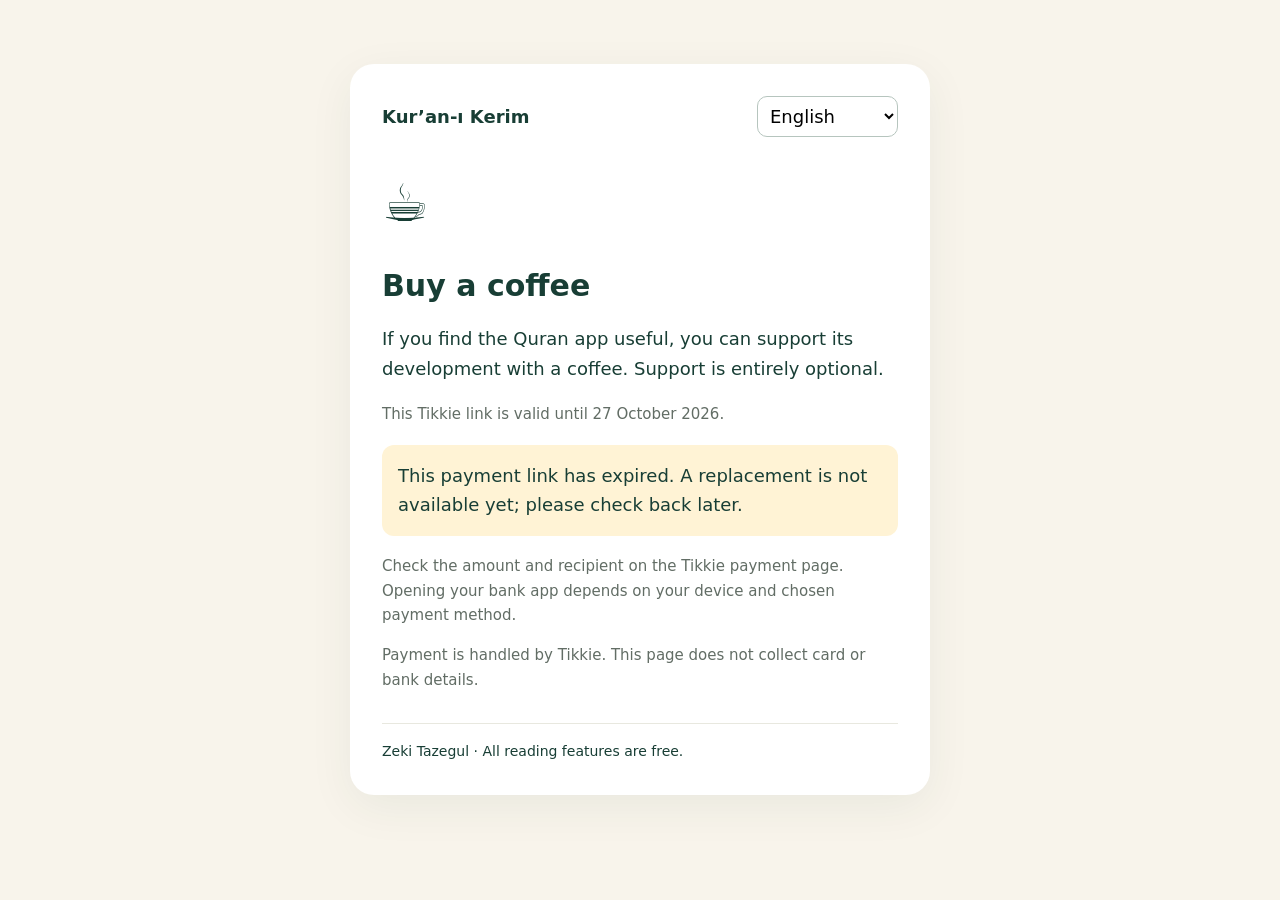
==== support/index.html @ aaa3cc45 "Add multilingual Quran support page with expiring Tikkie request" ====
<!doctype html>
<html lang="tr">
<head>
<meta charset="utf-8">
<meta name="viewport" content="width=device-width, initial-scale=1">
<meta name="color-scheme" content="light">
<title>Kur’an · Destek / Support</title>
<style>
*{box-sizing:border-box}body{margin:0;background:#f8f4eb;color:#183e35;font:18px/1.65 system-ui,sans-serif;padding:24px}main{max-width:580px;margin:40px auto;background:white;border-radius:24px;padding:32px;box-shadow:0 12px 45px #163e3510}header{display:flex;justify-content:space-between;align-items:center;gap:16px}select{font:inherit;padding:8px;border:1px solid #b6c5be;border-radius:10px;background:white}h1{line-height:1.25;font-size:30px}.coffee{font-size:52px;margin:24px 0 0}a.button{display:block;text-align:center;background:#164d43;color:white;padding:14px;border-radius:14px;text-decoration:none;font-weight:700;margin:24px 0}a.button:hover{background:#0a342d}a:focus-visible,select:focus-visible{outline:3px solid #b68b36;outline-offset:4px}.muted{color:#626d65;font-size:15px}[hidden]{display:none!important}.notice{background:#fff3d5;padding:16px;border-radius:12px}footer{margin-top:30px;border-top:1px solid #e8e8df;padding-top:16px;font-size:14px}@media(max-width:420px){body{padding:12px}main{margin:12px auto;padding:22px}}
</style>
</head>
<body>
<main>
<header><strong>Kur’an-ı Kerim</strong><select id="language" aria-label="Language"><option value="tr">Türkçe</option><option value="en">English</option><option value="nl">Nederlands</option></select></header>
<p class="coffee" aria-hidden="true">☕</p>
<h1 id="heading"></h1><p id="intro"></p>
<p id="valid" class="muted"></p>
<a id="pay" class="button" hidden href="https://tikkie.me/pay/qp5ddh9l8i6gg1dq6bc0" rel="noreferrer"></a>
<p id="expired" class="notice" hidden></p>
<p id="how" class="muted"></p><p id="privacy" class="muted"></p>
<noscript><p>Türkçe: Tikkie bağlantısı 27 Ekim 2026’ya kadar geçerlidir. / English: The Tikkie link is valid until 27 October 2026. / Nederlands: De Tikkie-link is geldig tot en met 27 oktober 2026. JavaScript is nodig om de actuele betaaloptie te tonen.</p></noscript>
<footer>Zeki Tazegul · <span id="free"></span></footer>
</main>
<script>
const text={
tr:{heading:'Bir kahveyle destek ol',intro:'Kur’an uygulamasını faydalı buluyorsan bir kahveyle geliştirilmesine destek olabilirsin. Destek tamamen isteğe bağlıdır.',valid:'Bu Tikkie bağlantısı 27 Ekim 2026’ya kadar geçerlidir.',pay:'Tikkie ile destek ol',expired:'Bu ödeme bağlantısının süresi doldu. Yeni bağlantı henüz eklenmedi; lütfen daha sonra tekrar bak.',how:'Tikkie ödeme sayfasında tutarı ve alıcıyı kontrol et. Banka uygulamasına geçiş, cihazına ve seçtiğin ödeme yöntemine bağlıdır.',privacy:'Ödeme Tikkie üzerinden yapılır. Bu sayfa kart veya banka bilgilerini toplamaz.',free:'Tüm okuma özellikleri ücretsizdir.'},
en:{heading:'Buy a coffee',intro:'If you find the Quran app useful, you can support its development with a coffee. Support is entirely optional.',valid:'This Tikkie link is valid until 27 October 2026.',pay:'Support via Tikkie',expired:'This payment link has expired. A replacement is not available yet; please check back later.',how:'Check the amount and recipient on the Tikkie payment page. Opening your bank app depends on your device and chosen payment method.',privacy:'Payment is handled by Tikkie. This page does not collect card or bank details.',free:'All reading features are free.'},
nl:{heading:'Trakteer op een kopje koffie',intro:'Vind je de Koran-app nuttig? Met een kopje koffie kun je de verdere ontwikkeling steunen. Steun is geheel vrijwillig.',valid:'Deze Tikkie-link is geldig tot en met 27 oktober 2026.',pay:'Steun via Tikkie',expired:'Deze betaallink is verlopen. Er is nog geen nieuwe link beschikbaar; kijk later nog eens.',how:'Controleer het bedrag en de ontvanger op de Tikkie-betaalpagina. Of je bankapp opent, hangt af van je apparaat en gekozen betaalmethode.',privacy:'De betaling verloopt via Tikkie. Deze pagina verzamelt geen kaart- of bankgegevens.',free:'Alle leesfuncties zijn gratis.'}
};
const selector=document.getElementById('language');
const requested=new URLSearchParams(location.search).get('lang')||navigator.language.slice(0,2);
selector.value=Object.hasOwn(text,requested)?requested:'en';
function render(){
 const language=selector.value;document.documentElement.lang=language;
 for(const [key,value] of Object.entries(text[language]))document.getElementById(key).textContent=value;
 const today=new Intl.DateTimeFormat('sv-SE',{timeZone:'Europe/Amsterdam',year:'numeric',month:'2-digit',day:'2-digit'}).format(new Date());
 const expired=today>'2026-10-27';
 document.getElementById('pay').hidden=expired;
 document.getElementById('expired').hidden=!expired;
}
selector.addEventListener('change',render);render();
</script>
</body>
</html>
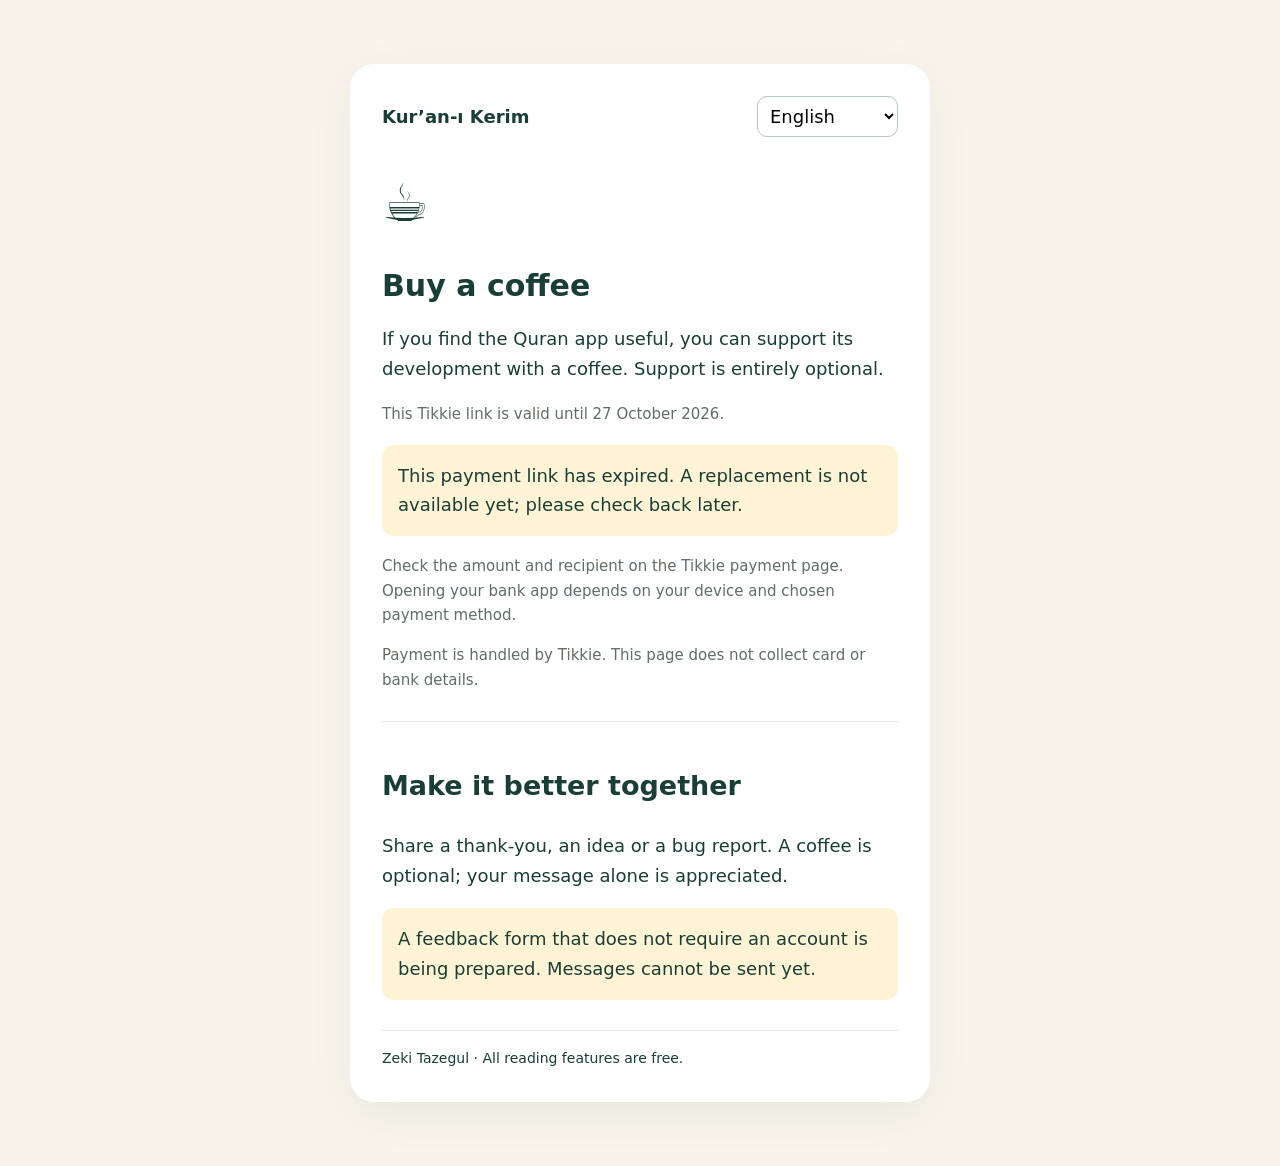
==== commit 1223d8f1: "Add feedback section without exposing email or requiring GitHub login" ====
--- a/support/index.html
+++ b/support/index.html
@@ -6,7 +6,7 @@
 <meta name="color-scheme" content="light">
 <title>Kur’an · Destek / Support</title>
 <style>
-*{box-sizing:border-box}body{margin:0;background:#f8f4eb;color:#183e35;font:18px/1.65 system-ui,sans-serif;padding:24px}main{max-width:580px;margin:40px auto;background:white;border-radius:24px;padding:32px;box-shadow:0 12px 45px #163e3510}header{display:flex;justify-content:space-between;align-items:center;gap:16px}select{font:inherit;padding:8px;border:1px solid #b6c5be;border-radius:10px;background:white}h1{line-height:1.25;font-size:30px}.coffee{font-size:52px;margin:24px 0 0}a.button{display:block;text-align:center;background:#164d43;color:white;padding:14px;border-radius:14px;text-decoration:none;font-weight:700;margin:24px 0}a.button:hover{background:#0a342d}a:focus-visible,select:focus-visible{outline:3px solid #b68b36;outline-offset:4px}.muted{color:#626d65;font-size:15px}[hidden]{display:none!important}.notice{background:#fff3d5;padding:16px;border-radius:12px}footer{margin-top:30px;border-top:1px solid #e8e8df;padding-top:16px;font-size:14px}@media(max-width:420px){body{padding:12px}main{margin:12px auto;padding:22px}}
+*{box-sizing:border-box}body{margin:0;background:#f8f4eb;color:#183e35;font:18px/1.65 system-ui,sans-serif;padding:24px}main{max-width:580px;margin:40px auto;background:white;border-radius:24px;padding:32px;box-shadow:0 12px 45px #163e3510}header{display:flex;justify-content:space-between;align-items:center;gap:16px}select{font:inherit;padding:8px;border:1px solid #b6c5be;border-radius:10px;background:white}h1{line-height:1.25;font-size:30px}.coffee{font-size:52px;margin:24px 0 0}a.button{display:block;text-align:center;background:#164d43;color:white;padding:14px;border-radius:14px;text-decoration:none;font-weight:700;margin:24px 0}a.button:hover{background:#0a342d}a:focus-visible,select:focus-visible{outline:3px solid #b68b36;outline-offset:4px}.muted{color:#626d65;font-size:15px}[hidden]{display:none!important}.notice{background:#fff3d5;padding:16px;border-radius:12px}textarea,input{width:100%;font:inherit;padding:12px;border:1px solid #b6c5be;border-radius:10px}textarea{min-height:150px;resize:vertical}label{display:block;margin-top:14px}button{font:inherit;border:0;cursor:pointer;background:#164d43;color:white;padding:12px 18px;border-radius:12px;margin-top:16px}section{scroll-margin-top:24px;border-top:1px solid #e8e8df;margin-top:28px;padding-top:20px}footer{margin-top:30px;border-top:1px solid #e8e8df;padding-top:16px;font-size:14px}@media(max-width:420px){body{padding:12px}main{margin:12px auto;padding:22px}}
 </style>
 </head>
 <body>
@@ -18,6 +18,11 @@
 <a id="pay" class="button" hidden href="https://tikkie.me/pay/qp5ddh9l8i6gg1dq6bc0" rel="noreferrer"></a>
 <p id="expired" class="notice" hidden></p>
 <p id="how" class="muted"></p><p id="privacy" class="muted"></p>
+<section id="feedback">
+<h2 id="feedbackTitle"></h2><p id="feedbackIntro"></p>
+<p id="feedbackNotice" class="notice"></p>
+<a id="feedbackOpen" class="button" hidden rel="noreferrer"></a>
+</section>
 <noscript><p>Türkçe: Tikkie bağlantısı 27 Ekim 2026’ya kadar geçerlidir. / English: The Tikkie link is valid until 27 October 2026. / Nederlands: De Tikkie-link is geldig tot en met 27 oktober 2026. JavaScript is nodig om de actuele betaaloptie te tonen.</p></noscript>
 <footer>Zeki Tazegul · <span id="free"></span></footer>
 </main>
@@ -27,16 +32,28 @@
 en:{heading:'Buy a coffee',intro:'If you find the Quran app useful, you can support its development with a coffee. Support is entirely optional.',valid:'This Tikkie link is valid until 27 October 2026.',pay:'Support via Tikkie',expired:'This payment link has expired. A replacement is not available yet; please check back later.',how:'Check the amount and recipient on the Tikkie payment page. Opening your bank app depends on your device and chosen payment method.',privacy:'Payment is handled by Tikkie. This page does not collect card or bank details.',free:'All reading features are free.'},
 nl:{heading:'Trakteer op een kopje koffie',intro:'Vind je de Koran-app nuttig? Met een kopje koffie kun je de verdere ontwikkeling steunen. Steun is geheel vrijwillig.',valid:'Deze Tikkie-link is geldig tot en met 27 oktober 2026.',pay:'Steun via Tikkie',expired:'Deze betaallink is verlopen. Er is nog geen nieuwe link beschikbaar; kijk later nog eens.',how:'Controleer het bedrag en de ontvanger op de Tikkie-betaalpagina. Of je bankapp opent, hangt af van je apparaat en gekozen betaalmethode.',privacy:'De betaling verloopt via Tikkie. Deze pagina verzamelt geen kaart- of bankgegevens.',free:'Alle leesfuncties zijn gratis.'}
 };
+// Add a public, no-sign-in feedback form URL here after it is supplied.
+const feedbackUrl='';
+const feedbackText={
+tr:{feedbackTitle:'Birlikte güzelleştirelim',feedbackIntro:'Bir teşekkür, geliştirme önerisi veya hata bildirimi paylaşabilirsin. Kahve ikramı zorunlu değil; mesajın tek başına da değerli.',feedbackNotice:'Hesap gerektirmeyen geri bildirim formu hazırlanıyor. Henüz mesaj gönderilemiyor.',feedbackOpen:'Fikrini paylaş'},
+en:{feedbackTitle:'Make it better together',feedbackIntro:'Share a thank-you, an idea or a bug report. A coffee is optional; your message alone is appreciated.',feedbackNotice:'A feedback form that does not require an account is being prepared. Messages cannot be sent yet.',feedbackOpen:'Share your thoughts'},
+nl:{feedbackTitle:'Samen maken we het mooier',feedbackIntro:'Deel een bedankje, een idee of een foutmelding. Koffie aanbieden is vrijwillig; je bericht alleen wordt ook gewaardeerd.',feedbackNotice:'We bereiden een feedbackformulier voor waarvoor geen account nodig is. Je kunt nog geen bericht versturen.',feedbackOpen:'Deel je ideeën'}
+};
 const selector=document.getElementById('language');
 const requested=new URLSearchParams(location.search).get('lang')||navigator.language.slice(0,2);
 selector.value=Object.hasOwn(text,requested)?requested:'en';
 function render(){
  const language=selector.value;document.documentElement.lang=language;
  for(const [key,value] of Object.entries(text[language]))document.getElementById(key).textContent=value;
+ for(const [key,value] of Object.entries(feedbackText[language]))document.getElementById(key).textContent=value;
  const today=new Intl.DateTimeFormat('sv-SE',{timeZone:'Europe/Amsterdam',year:'numeric',month:'2-digit',day:'2-digit'}).format(new Date());
  const expired=today>'2026-10-27';
  document.getElementById('pay').hidden=expired;
  document.getElementById('expired').hidden=!expired;
+ const formReady=/^https:\/\//.test(feedbackUrl);
+ document.getElementById('feedbackOpen').hidden=!formReady;
+ document.getElementById('feedbackOpen').href=formReady?feedbackUrl:'';
+ document.getElementById('feedbackNotice').hidden=formReady;
 }
 selector.addEventListener('change',render);render();
 </script>
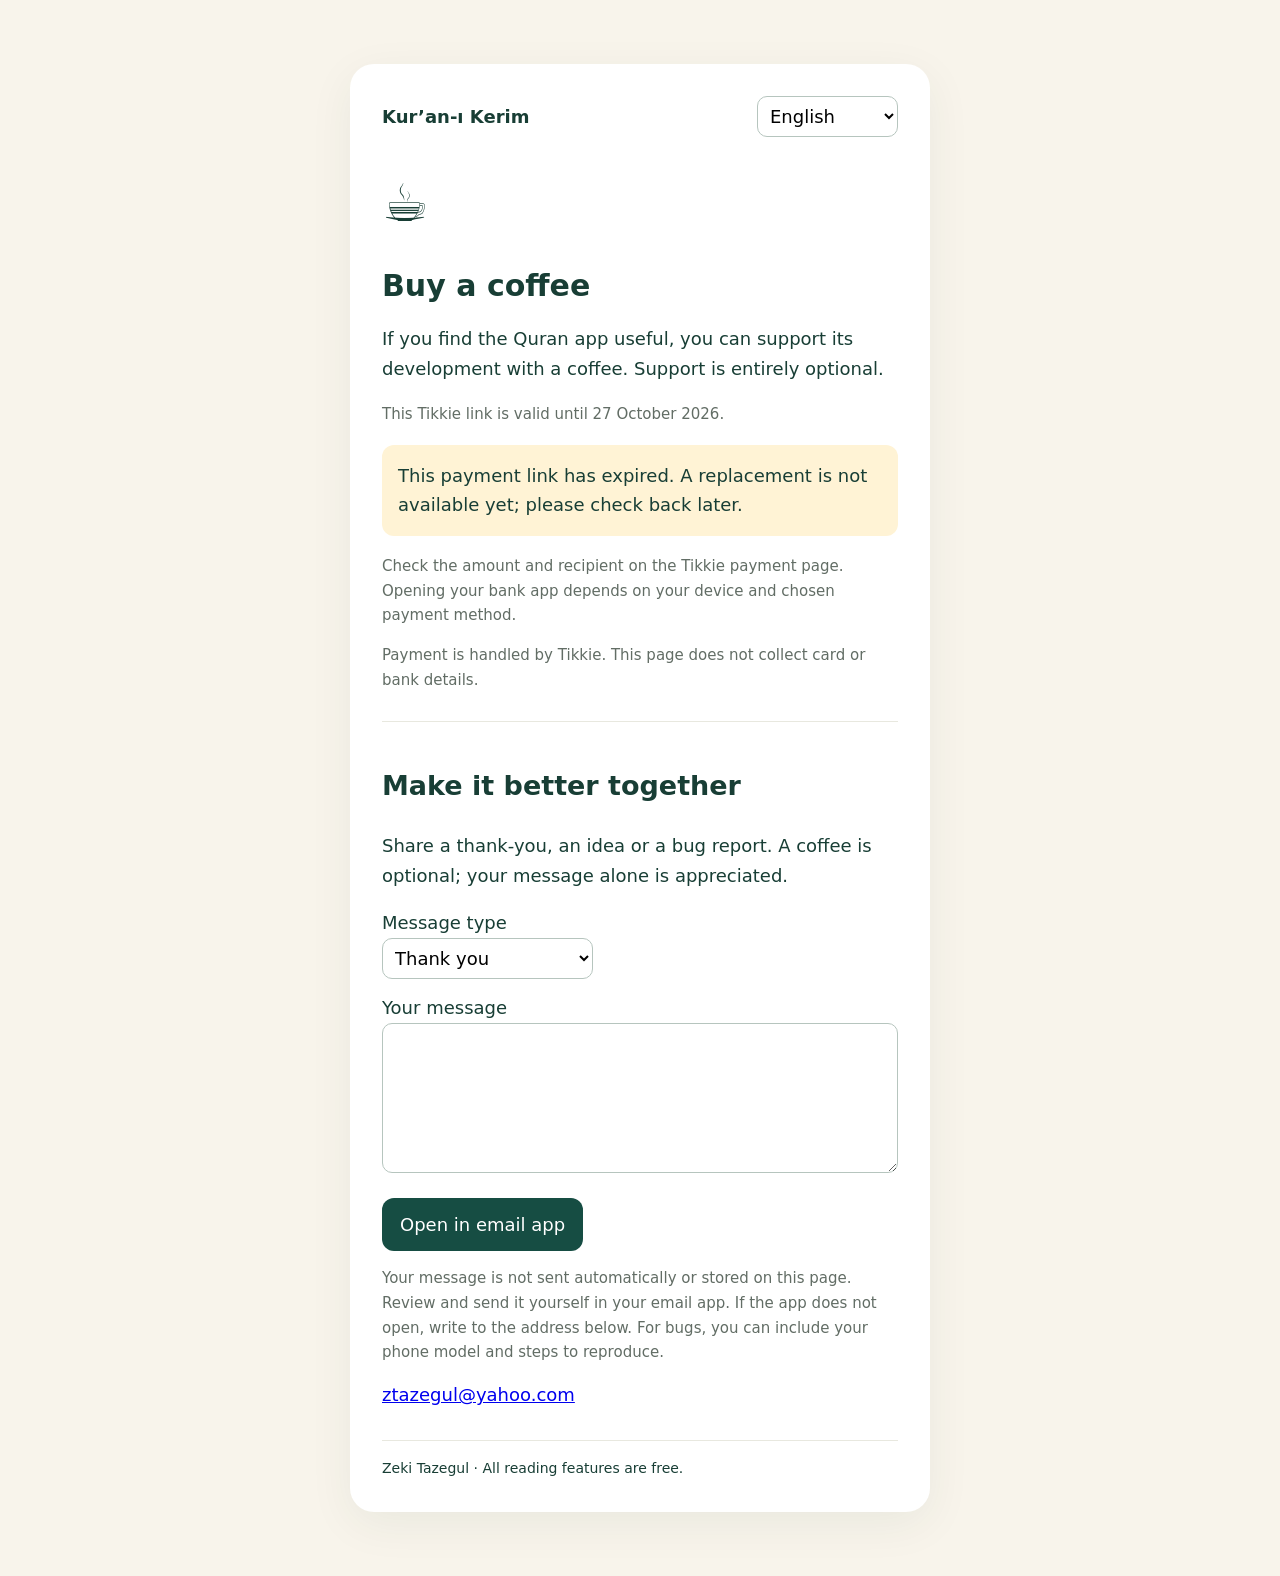
==== commit 32ad3090: "Enable voluntary feedback via developer Yahoo email in three languages" ====
--- a/support/index.html
+++ b/support/index.html
@@ -6,7 +6,7 @@
 <meta name="color-scheme" content="light">
 <title>Kur’an · Destek / Support</title>
 <style>
-*{box-sizing:border-box}body{margin:0;background:#f8f4eb;color:#183e35;font:18px/1.65 system-ui,sans-serif;padding:24px}main{max-width:580px;margin:40px auto;background:white;border-radius:24px;padding:32px;box-shadow:0 12px 45px #163e3510}header{display:flex;justify-content:space-between;align-items:center;gap:16px}select{font:inherit;padding:8px;border:1px solid #b6c5be;border-radius:10px;background:white}h1{line-height:1.25;font-size:30px}.coffee{font-size:52px;margin:24px 0 0}a.button{display:block;text-align:center;background:#164d43;color:white;padding:14px;border-radius:14px;text-decoration:none;font-weight:700;margin:24px 0}a.button:hover{background:#0a342d}a:focus-visible,select:focus-visible{outline:3px solid #b68b36;outline-offset:4px}.muted{color:#626d65;font-size:15px}[hidden]{display:none!important}.notice{background:#fff3d5;padding:16px;border-radius:12px}textarea,input{width:100%;font:inherit;padding:12px;border:1px solid #b6c5be;border-radius:10px}textarea{min-height:150px;resize:vertical}label{display:block;margin-top:14px}button{font:inherit;border:0;cursor:pointer;background:#164d43;color:white;padding:12px 18px;border-radius:12px;margin-top:16px}section{scroll-margin-top:24px;border-top:1px solid #e8e8df;margin-top:28px;padding-top:20px}footer{margin-top:30px;border-top:1px solid #e8e8df;padding-top:16px;font-size:14px}@media(max-width:420px){body{padding:12px}main{margin:12px auto;padding:22px}}
+*{box-sizing:border-box}body{margin:0;background:#f8f4eb;color:#183e35;font:18px/1.65 system-ui,sans-serif;padding:24px}main{max-width:580px;margin:40px auto;background:white;border-radius:24px;padding:32px;box-shadow:0 12px 45px #163e3510}header{display:flex;justify-content:space-between;align-items:center;gap:16px}select{font:inherit;padding:8px;border:1px solid #b6c5be;border-radius:10px;background:white}h1{line-height:1.25;font-size:30px}.coffee{font-size:52px;margin:24px 0 0}a.button{display:block;text-align:center;background:#164d43;color:white;padding:14px;border-radius:14px;text-decoration:none;font-weight:700;margin:24px 0}a.button:hover{background:#0a342d}a:focus-visible,select:focus-visible,textarea:focus-visible,button:focus-visible{outline:3px solid #b68b36;outline-offset:4px}.muted{color:#626d65;font-size:15px}[hidden]{display:none!important}.notice{background:#fff3d5;padding:16px;border-radius:12px}textarea,input{width:100%;font:inherit;padding:12px;border:1px solid #b6c5be;border-radius:10px}textarea{min-height:150px;resize:vertical}label{display:block;margin-top:14px}button{font:inherit;border:0;cursor:pointer;background:#164d43;color:white;padding:12px 18px;border-radius:12px;margin-top:16px}section{scroll-margin-top:24px;border-top:1px solid #e8e8df;margin-top:28px;padding-top:20px}footer{margin-top:30px;border-top:1px solid #e8e8df;padding-top:16px;font-size:14px}@media(max-width:420px){body{padding:12px}main{margin:12px auto;padding:22px}}
 </style>
 </head>
 <body>
@@ -20,8 +20,15 @@
 <p id="how" class="muted"></p><p id="privacy" class="muted"></p>
 <section id="feedback">
 <h2 id="feedbackTitle"></h2><p id="feedbackIntro"></p>
-<p id="feedbackNotice" class="notice"></p>
-<a id="feedbackOpen" class="button" hidden rel="noreferrer"></a>
+<form id="feedbackForm">
+<label for="kind" id="kindLabel"></label>
+<select id="kind"><option value="thanks" id="thanks"></option><option value="idea" id="idea"></option><option value="bug" id="bug"></option></select>
+<label for="message" id="messageLabel"></label>
+<textarea id="message" required maxlength="4000" aria-describedby="mailHelp"></textarea>
+<button id="send" type="submit"></button>
+<p id="mailHelp" class="muted"></p>
+<a href="mailto:ztazegul@yahoo.com">ztazegul@yahoo.com</a>
+</form>
 </section>
 <noscript><p>Türkçe: Tikkie bağlantısı 27 Ekim 2026’ya kadar geçerlidir. / English: The Tikkie link is valid until 27 October 2026. / Nederlands: De Tikkie-link is geldig tot en met 27 oktober 2026. JavaScript is nodig om de actuele betaaloptie te tonen.</p></noscript>
 <footer>Zeki Tazegul · <span id="free"></span></footer>
@@ -32,12 +39,10 @@
 en:{heading:'Buy a coffee',intro:'If you find the Quran app useful, you can support its development with a coffee. Support is entirely optional.',valid:'This Tikkie link is valid until 27 October 2026.',pay:'Support via Tikkie',expired:'This payment link has expired. A replacement is not available yet; please check back later.',how:'Check the amount and recipient on the Tikkie payment page. Opening your bank app depends on your device and chosen payment method.',privacy:'Payment is handled by Tikkie. This page does not collect card or bank details.',free:'All reading features are free.'},
 nl:{heading:'Trakteer op een kopje koffie',intro:'Vind je de Koran-app nuttig? Met een kopje koffie kun je de verdere ontwikkeling steunen. Steun is geheel vrijwillig.',valid:'Deze Tikkie-link is geldig tot en met 27 oktober 2026.',pay:'Steun via Tikkie',expired:'Deze betaallink is verlopen. Er is nog geen nieuwe link beschikbaar; kijk later nog eens.',how:'Controleer het bedrag en de ontvanger op de Tikkie-betaalpagina. Of je bankapp opent, hangt af van je apparaat en gekozen betaalmethode.',privacy:'De betaling verloopt via Tikkie. Deze pagina verzamelt geen kaart- of bankgegevens.',free:'Alle leesfuncties zijn gratis.'}
 };
-// Add a public, no-sign-in feedback form URL here after it is supplied.
-const feedbackUrl='';
 const feedbackText={
-tr:{feedbackTitle:'Birlikte güzelleştirelim',feedbackIntro:'Bir teşekkür, geliştirme önerisi veya hata bildirimi paylaşabilirsin. Kahve ikramı zorunlu değil; mesajın tek başına da değerli.',feedbackNotice:'Hesap gerektirmeyen geri bildirim formu hazırlanıyor. Henüz mesaj gönderilemiyor.',feedbackOpen:'Fikrini paylaş'},
-en:{feedbackTitle:'Make it better together',feedbackIntro:'Share a thank-you, an idea or a bug report. A coffee is optional; your message alone is appreciated.',feedbackNotice:'A feedback form that does not require an account is being prepared. Messages cannot be sent yet.',feedbackOpen:'Share your thoughts'},
-nl:{feedbackTitle:'Samen maken we het mooier',feedbackIntro:'Deel een bedankje, een idee of een foutmelding. Koffie aanbieden is vrijwillig; je bericht alleen wordt ook gewaardeerd.',feedbackNotice:'We bereiden een feedbackformulier voor waarvoor geen account nodig is. Je kunt nog geen bericht versturen.',feedbackOpen:'Deel je ideeën'}
+tr:{feedbackTitle:'Birlikte güzelleştirelim',feedbackIntro:'Bir teşekkür, geliştirme önerisi veya hata bildirimi paylaşabilirsin. Kahve ikramı zorunlu değil; mesajın tek başına da değerli.',kindLabel:'Mesaj türü',thanks:'Teşekkür',idea:'Geliştirme önerisi',bug:'Hata bildirimi',messageLabel:'Mesajın',send:'E-posta uygulamasında aç',mailHelp:'Mesajın otomatik gönderilmez veya bu sayfada saklanmaz. E-posta uygulamanda kontrol edip kendin gönderirsin. Uygulama açılmazsa aşağıdaki adrese yazabilirsin. Hata bildiriyorsan telefon modelini ve sorunu tekrar etme adımlarını ekleyebilirsin.'},
+en:{feedbackTitle:'Make it better together',feedbackIntro:'Share a thank-you, an idea or a bug report. A coffee is optional; your message alone is appreciated.',kindLabel:'Message type',thanks:'Thank you',idea:'Feature suggestion',bug:'Bug report',messageLabel:'Your message',send:'Open in email app',mailHelp:'Your message is not sent automatically or stored on this page. Review and send it yourself in your email app. If the app does not open, write to the address below. For bugs, you can include your phone model and steps to reproduce.'},
+nl:{feedbackTitle:'Samen maken we het mooier',feedbackIntro:'Deel een bedankje, een idee of een foutmelding. Koffie aanbieden is vrijwillig; je bericht alleen wordt ook gewaardeerd.',kindLabel:'Soort bericht',thanks:'Bedankje',idea:'Verbeteridee',bug:'Foutmelding',messageLabel:'Je bericht',send:'Open in e-mailapp',mailHelp:'Je bericht wordt niet automatisch verstuurd of op deze pagina opgeslagen. Controleer en verstuur het zelf in je e-mailapp. Opent de app niet, mail dan naar het adres hieronder. Vermeld bij fouten eventueel je telefoonmodel en stappen om het probleem te herhalen.'}
 };
 const selector=document.getElementById('language');
 const requested=new URLSearchParams(location.search).get('lang')||navigator.language.slice(0,2);
@@ -50,12 +55,17 @@
  const expired=today>'2026-10-27';
  document.getElementById('pay').hidden=expired;
  document.getElementById('expired').hidden=!expired;
- const formReady=/^https:\/\//.test(feedbackUrl);
- document.getElementById('feedbackOpen').hidden=!formReady;
- document.getElementById('feedbackOpen').href=formReady?feedbackUrl:'';
- document.getElementById('feedbackNotice').hidden=formReady;
+
 }
 selector.addEventListener('change',render);render();
+document.getElementById('feedbackForm').addEventListener('submit',event=>{
+ event.preventDefault();
+ const message=document.getElementById('message').value.trim();
+ if(!message)return;
+ const kind=document.getElementById('kind').value;
+ const subject='Quran App — '+feedbackText[selector.value][kind];
+ location.href='mailto:ztazegul@yahoo.com?subject='+encodeURIComponent(subject)+'&body='+encodeURIComponent(message);
+});
 </script>
 </body>
 </html>
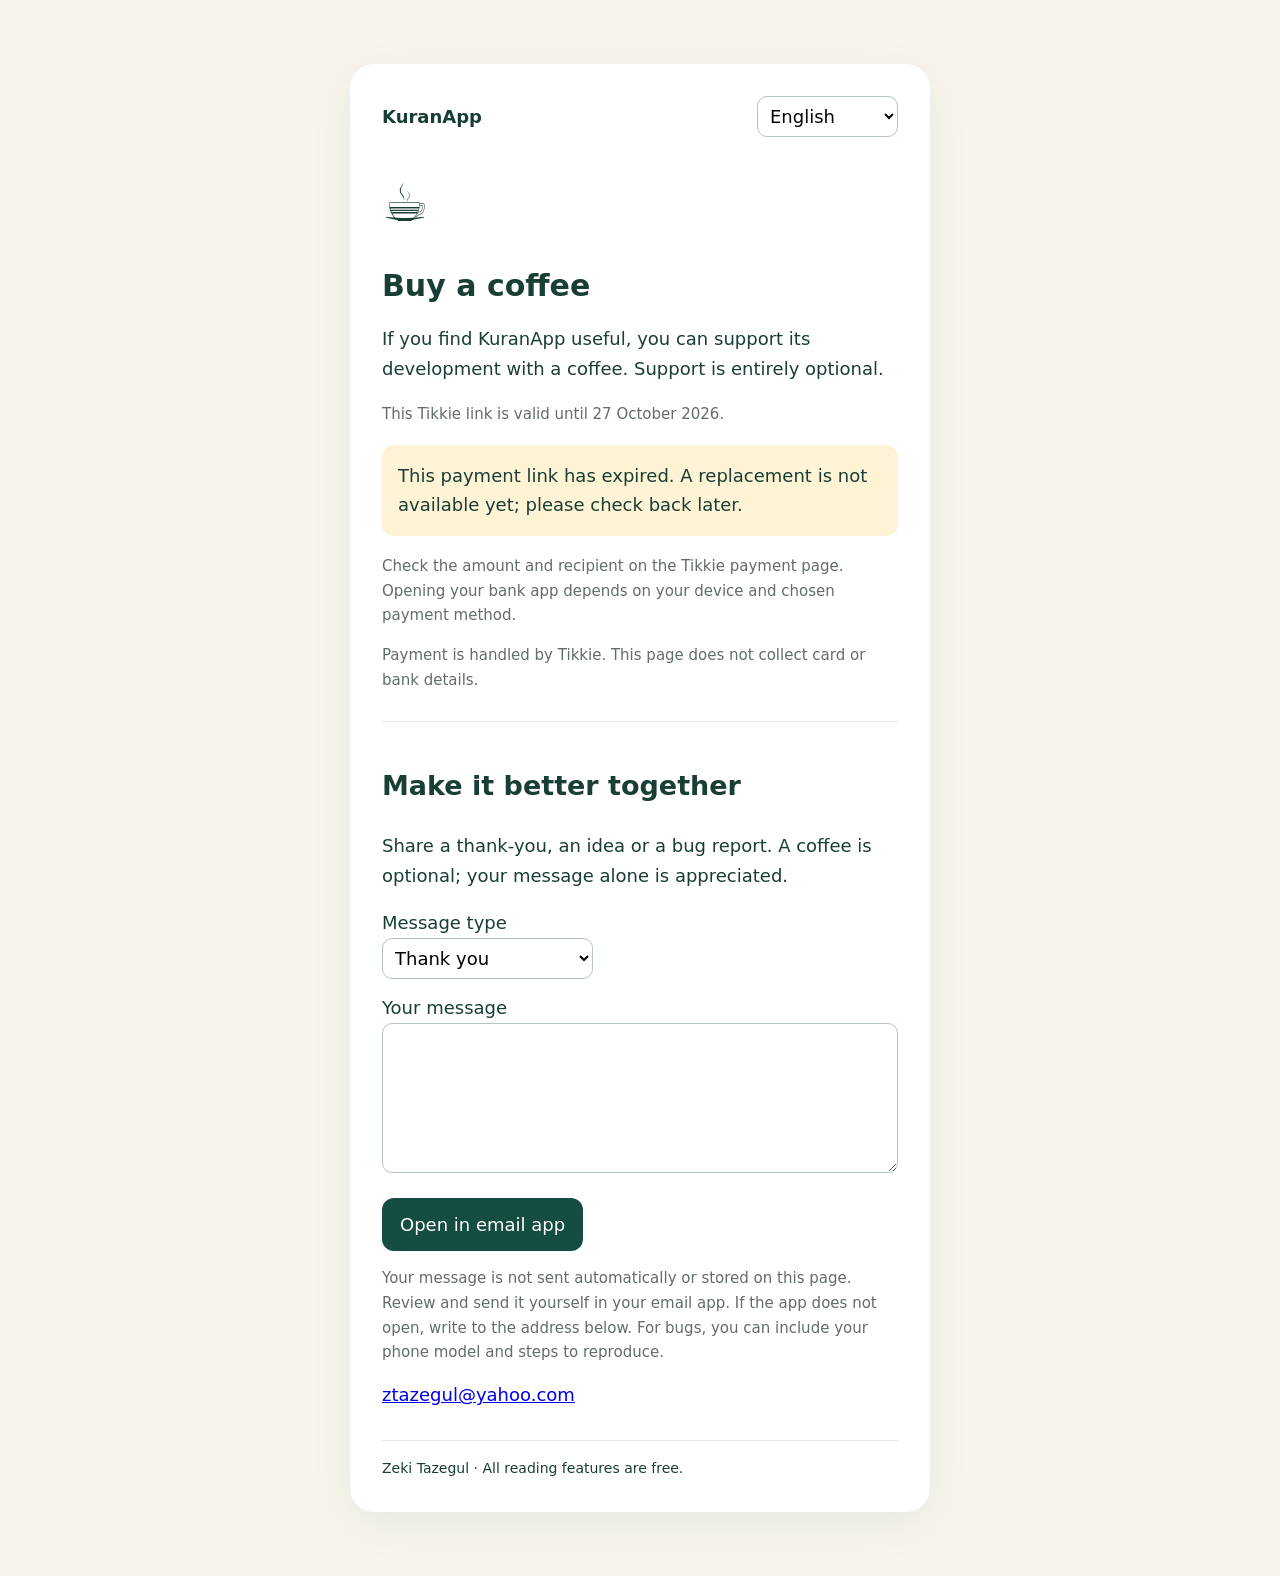
==== commit f919e9dc: "Use KuranApp branding on support page and feedback subjects" ====
--- a/support/index.html
+++ b/support/index.html
@@ -4,14 +4,14 @@
 <meta charset="utf-8">
 <meta name="viewport" content="width=device-width, initial-scale=1">
 <meta name="color-scheme" content="light">
-<title>Kur’an · Destek / Support</title>
+<title>KuranApp · Destek / Support</title>
 <style>
 *{box-sizing:border-box}body{margin:0;background:#f8f4eb;color:#183e35;font:18px/1.65 system-ui,sans-serif;padding:24px}main{max-width:580px;margin:40px auto;background:white;border-radius:24px;padding:32px;box-shadow:0 12px 45px #163e3510}header{display:flex;justify-content:space-between;align-items:center;gap:16px}select{font:inherit;padding:8px;border:1px solid #b6c5be;border-radius:10px;background:white}h1{line-height:1.25;font-size:30px}.coffee{font-size:52px;margin:24px 0 0}a.button{display:block;text-align:center;background:#164d43;color:white;padding:14px;border-radius:14px;text-decoration:none;font-weight:700;margin:24px 0}a.button:hover{background:#0a342d}a:focus-visible,select:focus-visible,textarea:focus-visible,button:focus-visible{outline:3px solid #b68b36;outline-offset:4px}.muted{color:#626d65;font-size:15px}[hidden]{display:none!important}.notice{background:#fff3d5;padding:16px;border-radius:12px}textarea,input{width:100%;font:inherit;padding:12px;border:1px solid #b6c5be;border-radius:10px}textarea{min-height:150px;resize:vertical}label{display:block;margin-top:14px}button{font:inherit;border:0;cursor:pointer;background:#164d43;color:white;padding:12px 18px;border-radius:12px;margin-top:16px}section{scroll-margin-top:24px;border-top:1px solid #e8e8df;margin-top:28px;padding-top:20px}footer{margin-top:30px;border-top:1px solid #e8e8df;padding-top:16px;font-size:14px}@media(max-width:420px){body{padding:12px}main{margin:12px auto;padding:22px}}
 </style>
 </head>
 <body>
 <main>
-<header><strong>Kur’an-ı Kerim</strong><select id="language" aria-label="Language"><option value="tr">Türkçe</option><option value="en">English</option><option value="nl">Nederlands</option></select></header>
+<header><strong>KuranApp</strong><select id="language" aria-label="Language"><option value="tr">Türkçe</option><option value="en">English</option><option value="nl">Nederlands</option></select></header>
 <p class="coffee" aria-hidden="true">☕</p>
 <h1 id="heading"></h1><p id="intro"></p>
 <p id="valid" class="muted"></p>
@@ -35,9 +35,9 @@
 </main>
 <script>
 const text={
-tr:{heading:'Bir kahveyle destek ol',intro:'Kur’an uygulamasını faydalı buluyorsan bir kahveyle geliştirilmesine destek olabilirsin. Destek tamamen isteğe bağlıdır.',valid:'Bu Tikkie bağlantısı 27 Ekim 2026’ya kadar geçerlidir.',pay:'Tikkie ile destek ol',expired:'Bu ödeme bağlantısının süresi doldu. Yeni bağlantı henüz eklenmedi; lütfen daha sonra tekrar bak.',how:'Tikkie ödeme sayfasında tutarı ve alıcıyı kontrol et. Banka uygulamasına geçiş, cihazına ve seçtiğin ödeme yöntemine bağlıdır.',privacy:'Ödeme Tikkie üzerinden yapılır. Bu sayfa kart veya banka bilgilerini toplamaz.',free:'Tüm okuma özellikleri ücretsizdir.'},
-en:{heading:'Buy a coffee',intro:'If you find the Quran app useful, you can support its development with a coffee. Support is entirely optional.',valid:'This Tikkie link is valid until 27 October 2026.',pay:'Support via Tikkie',expired:'This payment link has expired. A replacement is not available yet; please check back later.',how:'Check the amount and recipient on the Tikkie payment page. Opening your bank app depends on your device and chosen payment method.',privacy:'Payment is handled by Tikkie. This page does not collect card or bank details.',free:'All reading features are free.'},
-nl:{heading:'Trakteer op een kopje koffie',intro:'Vind je de Koran-app nuttig? Met een kopje koffie kun je de verdere ontwikkeling steunen. Steun is geheel vrijwillig.',valid:'Deze Tikkie-link is geldig tot en met 27 oktober 2026.',pay:'Steun via Tikkie',expired:'Deze betaallink is verlopen. Er is nog geen nieuwe link beschikbaar; kijk later nog eens.',how:'Controleer het bedrag en de ontvanger op de Tikkie-betaalpagina. Of je bankapp opent, hangt af van je apparaat en gekozen betaalmethode.',privacy:'De betaling verloopt via Tikkie. Deze pagina verzamelt geen kaart- of bankgegevens.',free:'Alle leesfuncties zijn gratis.'}
+tr:{heading:'Bir kahveyle destek ol',intro:'KuranApp’i faydalı buluyorsan bir kahveyle geliştirilmesine destek olabilirsin. Destek tamamen isteğe bağlıdır.',valid:'Bu Tikkie bağlantısı 27 Ekim 2026’ya kadar geçerlidir.',pay:'Tikkie ile destek ol',expired:'Bu ödeme bağlantısının süresi doldu. Yeni bağlantı henüz eklenmedi; lütfen daha sonra tekrar bak.',how:'Tikkie ödeme sayfasında tutarı ve alıcıyı kontrol et. Banka uygulamasına geçiş, cihazına ve seçtiğin ödeme yöntemine bağlıdır.',privacy:'Ödeme Tikkie üzerinden yapılır. Bu sayfa kart veya banka bilgilerini toplamaz.',free:'Tüm okuma özellikleri ücretsizdir.'},
+en:{heading:'Buy a coffee',intro:'If you find KuranApp useful, you can support its development with a coffee. Support is entirely optional.',valid:'This Tikkie link is valid until 27 October 2026.',pay:'Support via Tikkie',expired:'This payment link has expired. A replacement is not available yet; please check back later.',how:'Check the amount and recipient on the Tikkie payment page. Opening your bank app depends on your device and chosen payment method.',privacy:'Payment is handled by Tikkie. This page does not collect card or bank details.',free:'All reading features are free.'},
+nl:{heading:'Trakteer op een kopje koffie',intro:'Vind je KuranApp nuttig? Met een kopje koffie kun je de verdere ontwikkeling steunen. Steun is geheel vrijwillig.',valid:'Deze Tikkie-link is geldig tot en met 27 oktober 2026.',pay:'Steun via Tikkie',expired:'Deze betaallink is verlopen. Er is nog geen nieuwe link beschikbaar; kijk later nog eens.',how:'Controleer het bedrag en de ontvanger op de Tikkie-betaalpagina. Of je bankapp opent, hangt af van je apparaat en gekozen betaalmethode.',privacy:'De betaling verloopt via Tikkie. Deze pagina verzamelt geen kaart- of bankgegevens.',free:'Alle leesfuncties zijn gratis.'}
 };
 const feedbackText={
 tr:{feedbackTitle:'Birlikte güzelleştirelim',feedbackIntro:'Bir teşekkür, geliştirme önerisi veya hata bildirimi paylaşabilirsin. Kahve ikramı zorunlu değil; mesajın tek başına da değerli.',kindLabel:'Mesaj türü',thanks:'Teşekkür',idea:'Geliştirme önerisi',bug:'Hata bildirimi',messageLabel:'Mesajın',send:'E-posta uygulamasında aç',mailHelp:'Mesajın otomatik gönderilmez veya bu sayfada saklanmaz. E-posta uygulamanda kontrol edip kendin gönderirsin. Uygulama açılmazsa aşağıdaki adrese yazabilirsin. Hata bildiriyorsan telefon modelini ve sorunu tekrar etme adımlarını ekleyebilirsin.'},
@@ -63,7 +63,7 @@
  const message=document.getElementById('message').value.trim();
  if(!message)return;
  const kind=document.getElementById('kind').value;
- const subject='Quran App — '+feedbackText[selector.value][kind];
+ const subject='KuranApp — '+feedbackText[selector.value][kind];
  location.href='mailto:ztazegul@yahoo.com?subject='+encodeURIComponent(subject)+'&body='+encodeURIComponent(message);
 });
 </script>
